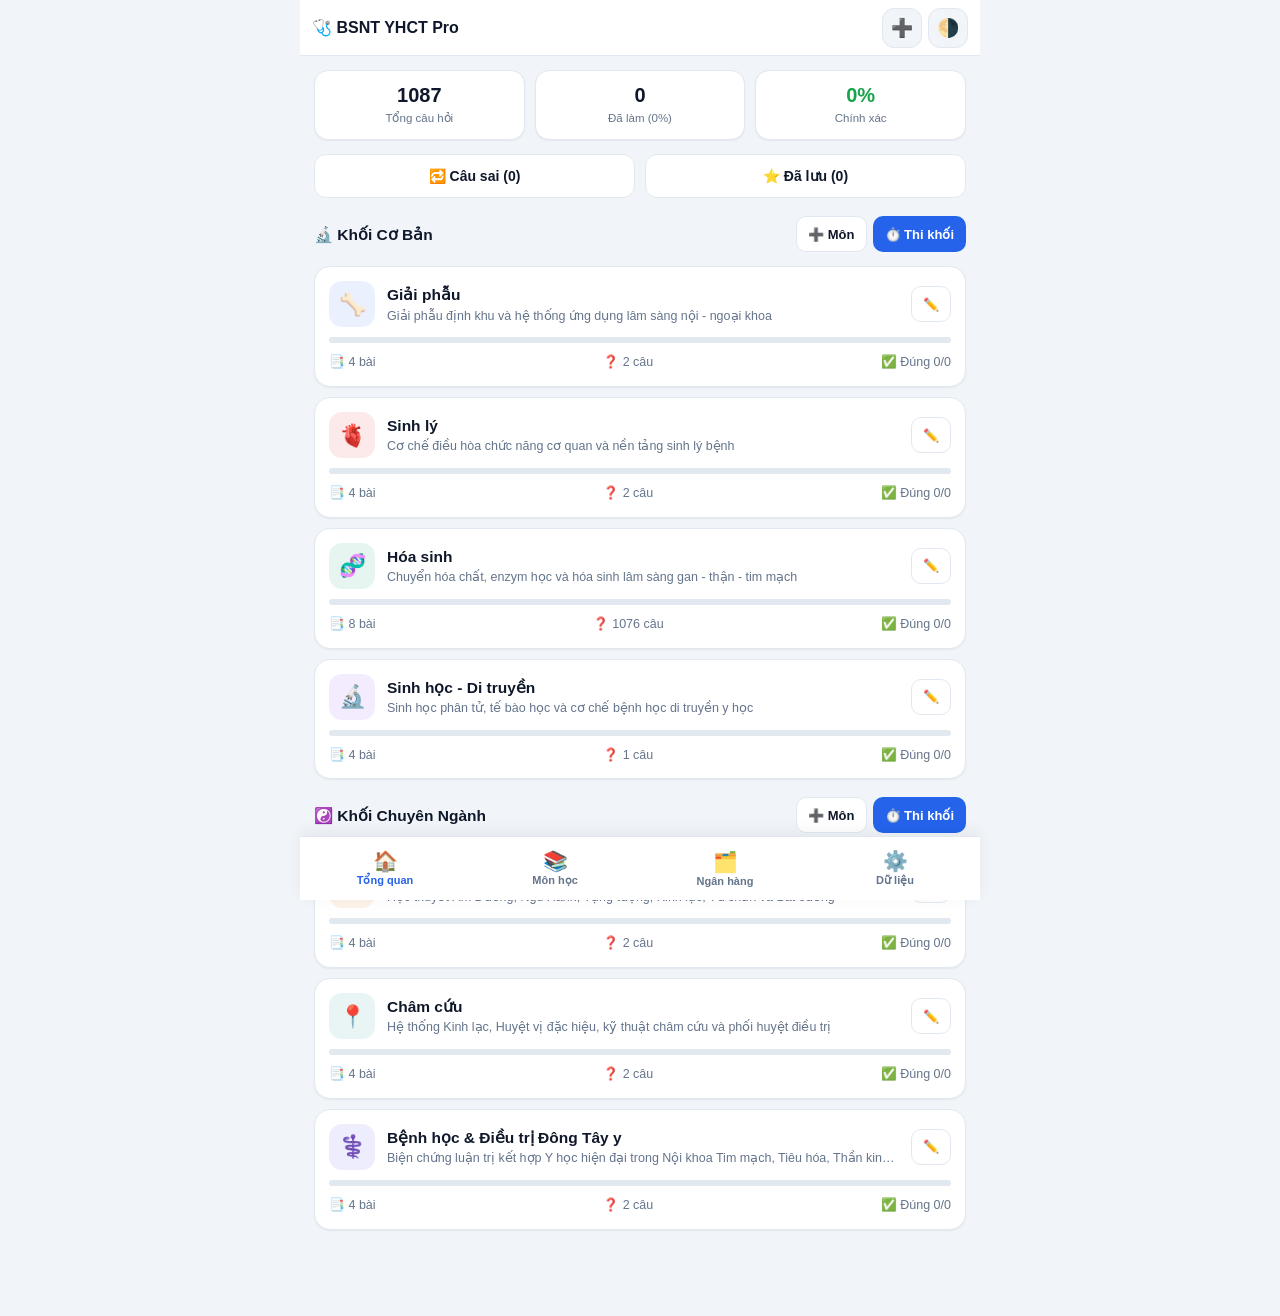
==== mobile/index.html @ 0296c2d7 "Add files via upload" ====
<!DOCTYPE html>
<html lang="vi" data-theme="light">
<head>
  <meta charset="UTF-8" />
  <meta name="viewport" content="width=device-width, initial-scale=1.0, viewport-fit=cover" />
  <meta name="theme-color" content="#2563eb" id="meta-theme-color" />
  <meta name="mobile-web-app-capable" content="yes" />
  <meta name="apple-mobile-web-app-capable" content="yes" />
  <meta name="apple-mobile-web-app-status-bar-style" content="default" />
  <title>BSNT YHCT Pro — Mobile</title>
  <link rel="manifest" href="./manifest.webmanifest" />
  <link rel="icon" type="image/png" sizes="192x192" href="./icon-192.png" />
  <link rel="apple-touch-icon" href="./icon-192.png" />
  <link rel="stylesheet" href="./styles.css" />
</head>
<body>
  <div class="app-shell">
    <!-- TOP APP BAR -->
    <header class="m-topbar">
      <div class="m-topbar-left">
        <button class="icon-btn" id="btn-topbar-back" style="display:none;" onclick="handleTopBack()" aria-label="Quay lại">←</button>
        <div class="m-topbar-title" id="topbar-title">🩺 BSNT YHCT Pro</div>
      </div>
      <div class="m-topbar-actions">
        <button class="icon-btn" onclick="openQuestionModal()" title="Tạo câu hỏi mới" aria-label="Tạo câu hỏi">➕</button>
        <button class="icon-btn" onclick="toggleTheme()" title="Chuyển Sáng/Tối" aria-label="Chuyển giao diện Sáng/Tối">🌗</button>
      </div>
    </header>

    <!-- MAIN CONTENT -->
    <main class="m-main" id="main-content"></main>

    <!-- BOTTOM NAVIGATION BAR -->
    <nav class="m-bottom-nav" id="bottom-nav" aria-label="Điều hướng chính">
      <button class="nav-tab active" data-tab="dashboard" onclick="openDashboard()">
        <span class="tab-ico">🏠</span>
        <span>Tổng quan</span>
      </button>
      <button class="nav-tab" data-tab="subject" onclick="openSubjectsTab()">
        <span class="tab-ico">📚</span>
        <span>Môn học</span>
      </button>
      <button class="nav-tab" data-tab="question-bank" onclick="openQuestionBank()">
        <span class="tab-ico">🗂️</span>
        <span>Ngân hàng</span>
      </button>
      <button class="nav-tab" data-tab="settings" onclick="openSettingsTab()">
        <span class="tab-ico">⚙️</span>
        <span>Dữ liệu</span>
      </button>
    </nav>

    <!-- QUIZ BOTTOM ACTION BAR -->
    <div class="quiz-bottom-bar" id="quiz-bottom-bar">
      <button class="btn btn-outline" id="quiz-prev-btn" onclick="prevQuestion()">⬅️ Trước</button>
      <button class="btn btn-soft" id="quiz-palette-btn" onclick="openPaletteSheet()">⊞ Bảng câu</button>
      <button class="btn btn-primary" id="quiz-next-btn" onclick="nextQuestion()">Tiếp ➡️</button>
    </div>
  </div>

  <!-- TOAST -->
  <div class="toast" id="toast"></div>

  <!-- HIDDEN JSON FILE INPUT -->
  <input type="file" id="import-json-input" accept=".json,application/json" style="display:none" onchange="importBackupJSON(event)" />

  <!-- BOTTOM SHEET: QUESTION PALETTE -->
  <div class="sheet-backdrop" id="sheet-palette" onclick="if(event.target===this) closePaletteSheet()">
    <div class="sheet">
      <div class="sheet-handle"></div>
      <div class="sheet-header">
        <h3 id="palette-sheet-title">Bảng câu hỏi</h3>
        <button class="btn btn-sm btn-outline" onclick="closePaletteSheet()">✕ Đóng</button>
      </div>
      <div class="sheet-body" id="palette-sheet-body"></div>
    </div>
  </div>

  <!-- SHEET: ADD / EDIT SUBJECT -->
  <div class="sheet-backdrop" id="modal-subject" onclick="if(event.target===this) closeModals()">
    <div class="sheet">
      <div class="sheet-handle"></div>
      <div class="sheet-header">
        <h3 id="subject-modal-header">📚 Thêm / Sửa Môn học</h3>
        <button class="btn btn-sm btn-outline" onclick="closeModals()">✕</button>
      </div>
      <div class="sheet-body">
        <input type="hidden" id="subj-edit-id" />
        <div class="form-group">
          <label>Tên môn học</label>
          <input type="text" id="subj-name-input" class="form-control" placeholder="VD: Giải phẫu" />
        </div>
        <div class="form-row-2">
          <div class="form-group">
            <label>Khối môn thi</label>
            <select id="subj-group-select" class="form-control">
              <option value="Cơ bản">Khối Cơ bản</option>
              <option value="Chuyên ngành">Khối Chuyên ngành</option>
            </select>
          </div>
          <div class="form-group">
            <label>Biểu tượng (Emoji)</label>
            <input type="text" id="subj-icon-input" class="form-control" value="📘" placeholder="🦴, 🫀, ☯️" />
          </div>
        </div>
        <div class="form-group">
          <label>Màu chủ đạo</label>
          <input type="color" id="subj-color-input" class="form-control" value="#2563eb" style="height:46px; padding:4px;" />
        </div>
        <div class="form-group">
          <label>Mô tả môn học</label>
          <textarea id="subj-desc-input" class="form-control" rows="2" placeholder="Mô tả ngắn gọn nội dung ôn tập..."></textarea>
        </div>
      </div>
      <div class="sheet-footer">
        <button class="btn btn-outline" onclick="closeModals()">Hủy</button>
        <button class="btn btn-primary" onclick="saveSubjectModal()">💾 Lưu môn học</button>
      </div>
    </div>
  </div>

  <!-- SHEET: ADD / EDIT LESSON -->
  <div class="sheet-backdrop" id="modal-lesson" onclick="if(event.target===this) closeModals()">
    <div class="sheet">
      <div class="sheet-handle"></div>
      <div class="sheet-header">
        <h3 id="lesson-modal-header">📁 Thêm / Sửa bài học</h3>
        <button class="btn btn-sm btn-outline" onclick="closeModals()">✕</button>
      </div>
      <div class="sheet-body">
        <input type="hidden" id="lesson-modal-subject-id" />
        <input type="hidden" id="lesson-modal-edit-id" />
        <div class="form-group">
          <label>Tên bài học / chủ đề nhỏ</label>
          <input type="text" id="lesson-title-input" class="form-control" placeholder="VD: Bài 5: Đám rối thần kinh cánh tay" />
        </div>
        <div class="form-group">
          <label>Mô tả trọng tâm ôn tập</label>
          <textarea id="lesson-desc-input" class="form-control" rows="3" placeholder="Nội dung trọng tâm..."></textarea>
        </div>
      </div>
      <div class="sheet-footer">
        <button class="btn btn-outline" onclick="closeModals()">Hủy</button>
        <button class="btn btn-primary" onclick="saveLessonModal()">💾 Lưu bài học</button>
      </div>
    </div>
  </div>

  <!-- SHEET: ADD / EDIT QUESTION -->
  <div class="sheet-backdrop" id="modal-question" onclick="if(event.target===this) closeModals()">
    <div class="sheet">
      <div class="sheet-handle"></div>
      <div class="sheet-header">
        <h3 id="q-modal-header">➕ Câu hỏi trắc nghiệm</h3>
        <button class="btn btn-sm btn-outline" onclick="closeModals()">✕</button>
      </div>
      <div class="sheet-body">
        <input type="hidden" id="q-edit-id" />
        <div class="form-group">
          <label>Môn học</label>
          <select id="q-subject-select" class="form-control" onchange="updateLessonDropdown(this.value)"></select>
        </div>
        <div class="form-group">
          <label>Bài học (Chủ đề nhỏ)</label>
          <select id="q-lesson-select" class="form-control"></select>
        </div>
        <div class="form-group">
          <label>Nội dung câu hỏi</label>
          <textarea id="q-stem-input" class="form-control" rows="3" placeholder="Nhập nội dung câu hỏi..."></textarea>
        </div>
        <div class="form-group">
          <label>Phương án A</label>
          <input type="text" id="q-opt-0" class="form-control" placeholder="Đáp án A" />
        </div>
        <div class="form-group">
          <label>Phương án B</label>
          <input type="text" id="q-opt-1" class="form-control" placeholder="Đáp án B" />
        </div>
        <div class="form-group">
          <label>Phương án C</label>
          <input type="text" id="q-opt-2" class="form-control" placeholder="Đáp án C" />
        </div>
        <div class="form-group">
          <label>Phương án D</label>
          <input type="text" id="q-opt-3" class="form-control" placeholder="Đáp án D" />
        </div>
        <div class="form-group">
          <label>Đáp án đúng</label>
          <select id="q-correct-select" class="form-control">
            <option value="0">Đáp án A</option>
            <option value="1">Đáp án B</option>
            <option value="2">Đáp án C</option>
            <option value="3">Đáp án D</option>
          </select>
        </div>
        <div class="form-group">
          <label>Giải thích cơ chế (dùng **từ khóa** để in đậm)</label>
          <textarea id="q-exp-input" class="form-control" rows="4" placeholder="Giải thích đáp án đúng, phân tích câu nhiễu..."></textarea>
        </div>
      </div>
      <div class="sheet-footer">
        <button class="btn btn-outline" onclick="closeModals()">Hủy</button>
        <button class="btn btn-primary" onclick="saveQuestionModal()">💾 Lưu câu hỏi</button>
      </div>
    </div>
  </div>

  <!-- SHEET: BULK IMPORT -->
  <div class="sheet-backdrop" id="modal-bulk-import" onclick="if(event.target===this) closeModals()">
    <div class="sheet">
      <div class="sheet-handle"></div>
      <div class="sheet-header">
        <h3>📥 Nhập nhanh hàng loạt</h3>
        <button class="btn btn-sm btn-outline" onclick="closeModals()">✕</button>
      </div>
      <div class="sheet-body">
        <div class="form-group">
          <label>Môn học đích</label>
          <select id="bulk-subject-select" class="form-control" onchange="updateBulkLessonDropdown(this.value)"></select>
        </div>
        <div class="form-group">
          <label>Bài học đích</label>
          <select id="bulk-lesson-select" class="form-control"></select>
        </div>
        <div style="background:var(--primary-soft); padding:10px 12px; border-radius:10px; font-size:12.5px;">
          Ngăn cách mỗi câu bằng <strong>1 dòng trống</strong> hoặc <code>Câu 1:</code>. Đánh dấu đúng bằng <code>*B. ...</code> hoặc dòng <code>Đáp án: B</code>, thêm <code>Giải thích: ...</code> nếu có.
        </div>
        <div class="form-group">
          <label>Dán danh sách câu hỏi</label>
          <textarea id="bulk-text-input" class="form-control" rows="8" placeholder="Câu 1: ...&#10;A. ...&#10;*B. ...&#10;C. ...&#10;D. ...&#10;Giải thích: ..."></textarea>
        </div>
      </div>
      <div class="sheet-footer">
        <button class="btn btn-outline" onclick="closeModals()">Hủy</button>
        <button class="btn btn-primary" onclick="processBulkImport()">🚀 Nhập câu hỏi</button>
      </div>
    </div>
  </div>

  <script src="../data.js"></script>
  <script src="./app.js"></script>
</body>
</html>
---- mobile/styles.css ----
:root {
  --bg-main: #f1f5f9;
  --bg-card: #ffffff;
  --bg-elevated: #ffffff;
  --text-main: #0f172a;
  --text-muted: #64748b;
  --border-color: #e2e8f0;
  --primary: #2563eb;
  --primary-hover: #1d4ed8;
  --primary-soft: #eff6ff;
  --success: #16a34a;
  --success-soft: #dcfce7;
  --danger: #dc2626;
  --danger-soft: #fee2e2;
  --warning: #d97706;
  --warning-soft: #fef3c7;
  --shadow-sm: 0 1px 2px rgba(15, 23, 42, 0.06);
  --shadow-md: 0 6px 18px rgba(15, 23, 42, 0.08);
  --radius: 16px;
  --topbar-h: 56px;
  --bottombar-h: 64px;
  --safe-bottom: env(safe-area-inset-bottom, 0px);
  --safe-top: env(safe-area-inset-top, 0px);
}

[data-theme="dark"] {
  --bg-main: #090e1a;
  --bg-card: #131c2e;
  --bg-elevated: #1b263b;
  --text-main: #f1f5f9;
  --text-muted: #94a3b8;
  --border-color: #273449;
  --primary: #3b82f6;
  --primary-hover: #60a5fa;
  --primary-soft: rgba(59, 130, 246, 0.16);
  --success: #22c55e;
  --success-soft: rgba(34, 197, 94, 0.16);
  --danger: #ef4444;
  --danger-soft: rgba(239, 68, 68, 0.16);
  --warning: #f59e0b;
  --warning-soft: rgba(245, 158, 11, 0.16);
  --shadow-sm: 0 1px 3px rgba(0, 0, 0, 0.3);
  --shadow-md: 0 8px 24px rgba(0, 0, 0, 0.4);
}

* {
  box-sizing: border-box;
  margin: 0;
  padding: 0;
  -webkit-tap-highlight-color: transparent;
}

html,
body {
  height: 100%;
  background-color: var(--bg-main);
  color: var(--text-main);
  font-family: -apple-system, BlinkMacSystemFont, "Segoe UI", Roboto, "Helvetica Neue", Arial, sans-serif;
  line-height: 1.5;
  overscroll-behavior-y: contain;
  touch-action: manipulation;
}

.app-shell {
  min-height: 100dvh;
  display: flex;
  flex-direction: column;
  max-width: 680px;
  margin: 0 auto;
  background-color: var(--bg-main);
}

/* ================= TOP APP BAR ================= */
.m-topbar {
  position: sticky;
  top: 0;
  z-index: 30;
  height: calc(var(--topbar-h) + var(--safe-top));
  padding: var(--safe-top) 12px 0;
  background-color: var(--bg-card);
  border-bottom: 1px solid var(--border-color);
  display: flex;
  align-items: center;
  justify-content: space-between;
  gap: 8px;
}

.m-topbar-left {
  display: flex;
  align-items: center;
  gap: 8px;
  min-width: 0;
  flex: 1;
}

.m-topbar-title {
  font-size: 16px;
  font-weight: 700;
  white-space: nowrap;
  overflow: hidden;
  text-overflow: ellipsis;
}

.m-topbar-actions {
  display: flex;
  align-items: center;
  gap: 6px;
  flex-shrink: 0;
}

.icon-btn {
  width: 40px;
  height: 40px;
  border-radius: 12px;
  border: 1px solid var(--border-color);
  background-color: var(--bg-main);
  color: var(--text-main);
  font-size: 18px;
  display: inline-flex;
  align-items: center;
  justify-content: center;
  cursor: pointer;
  flex-shrink: 0;
  transition: transform 0.1s ease, background-color 0.15s ease;
}

.icon-btn:active {
  transform: scale(0.94);
}

.icon-btn.primary {
  background-color: var(--primary);
  border-color: var(--primary);
  color: #fff;
}

/* ================= MAIN SCROLL AREA ================= */
.m-main {
  flex: 1;
  padding: 14px 14px calc(var(--bottombar-h) + var(--safe-bottom) + 22px);
  display: flex;
  flex-direction: column;
  gap: 14px;
}

.m-main.quiz-mode {
  padding-bottom: calc(74px + var(--safe-bottom) + 18px);
}

/* ================= COMMON CARDS & BUTTONS ================= */
.card {
  background-color: var(--bg-card);
  border: 1px solid var(--border-color);
  border-radius: var(--radius);
  padding: 16px;
  box-shadow: var(--shadow-sm);
}

.btn {
  display: inline-flex;
  align-items: center;
  justify-content: center;
  gap: 6px;
  min-height: 44px;
  padding: 10px 14px;
  border-radius: 12px;
  font-size: 14px;
  font-weight: 600;
  border: 1px solid transparent;
  cursor: pointer;
  transition: transform 0.1s ease, background-color 0.15s ease, border-color 0.15s ease;
  text-decoration: none;
  user-select: none;
}

.btn:active:not(:disabled) {
  transform: scale(0.97);
}

.btn:disabled {
  opacity: 0.45;
  cursor: not-allowed;
}

.btn-primary {
  background-color: var(--primary);
  color: #ffffff;
}

.btn-outline {
  background-color: var(--bg-card);
  border-color: var(--border-color);
  color: var(--text-main);
}

.btn-soft {
  background-color: var(--primary-soft);
  color: var(--primary);
}

.btn-danger {
  background-color: var(--danger);
  color: #ffffff;
}

.btn-danger-soft {
  background-color: var(--danger-soft);
  color: var(--danger);
}

.btn-sm {
  min-height: 36px;
  padding: 6px 11px;
  font-size: 13px;
  border-radius: 10px;
}

.btn-block {
  width: 100%;
}

.pill {
  display: inline-flex;
  align-items: center;
  gap: 4px;
  font-size: 12px;
  font-weight: 600;
  padding: 3px 9px;
  border-radius: 99px;
  background-color: var(--bg-main);
  border: 1px solid var(--border-color);
  color: var(--text-muted);
}

.pill.primary {
  background-color: var(--primary-soft);
  color: var(--primary);
  border-color: transparent;
}

.pill.correct {
  background-color: var(--success-soft);
  color: var(--success);
  border-color: transparent;
}

.pill.wrong {
  background-color: var(--danger-soft);
  color: var(--danger);
  border-color: transparent;
}

/* ================= DASHBOARD ================= */
.stats-grid {
  display: grid;
  grid-template-columns: repeat(3, 1fr);
  gap: 10px;
}

.stat-tile {
  background-color: var(--bg-card);
  border: 1px solid var(--border-color);
  border-radius: 14px;
  padding: 12px 10px;
  text-align: center;
  box-shadow: var(--shadow-sm);
}

.stat-tile-val {
  font-size: 20px;
  font-weight: 800;
  line-height: 1.2;
}

.stat-tile-lbl {
  font-size: 11.5px;
  color: var(--text-muted);
  margin-top: 3px;
}

.quick-actions-row {
  display: grid;
  grid-template-columns: 1fr 1fr;
  gap: 10px;
}

.resume-card {
  background: linear-gradient(135deg, var(--primary-soft), var(--bg-card));
  border: 1.5px solid var(--primary);
  border-radius: var(--radius);
  padding: 14px 16px;
  display: flex;
  flex-direction: column;
  gap: 10px;
}

.install-banner {
  background-color: var(--primary-soft);
  border: 1px solid var(--primary);
  border-radius: var(--radius);
  padding: 12px 14px;
  display: flex;
  align-items: center;
  justify-content: space-between;
  gap: 10px;
}

.section-head {
  display: flex;
  align-items: center;
  justify-content: space-between;
  gap: 8px;
  margin-top: 4px;
}

.section-head h2 {
  font-size: 15.5px;
  font-weight: 800;
  display: flex;
  align-items: center;
  gap: 6px;
}

.subject-list {
  display: flex;
  flex-direction: column;
  gap: 10px;
}

.subject-item {
  background-color: var(--bg-card);
  border: 1px solid var(--border-color);
  border-radius: var(--radius);
  padding: 14px;
  box-shadow: var(--shadow-sm);
  display: flex;
  flex-direction: column;
  gap: 10px;
  cursor: pointer;
}

.subject-item:active {
  background-color: var(--primary-soft);
}

.subject-top {
  display: flex;
  align-items: center;
  gap: 12px;
}

.subject-icon {
  width: 46px;
  height: 46px;
  border-radius: 13px;
  display: flex;
  align-items: center;
  justify-content: center;
  font-size: 22px;
  flex-shrink: 0;
}

.subject-text {
  flex: 1;
  min-width: 0;
}

.subject-text h3 {
  font-size: 15.5px;
  font-weight: 700;
}

.subject-text p {
  font-size: 12.5px;
  color: var(--text-muted);
  white-space: nowrap;
  overflow: hidden;
  text-overflow: ellipsis;
}

.progress-track {
  width: 100%;
  height: 6px;
  border-radius: 99px;
  background-color: var(--border-color);
  overflow: hidden;
}

.progress-fill {
  height: 100%;
  border-radius: 99px;
  background-color: var(--primary);
  transition: width 0.25s ease;
}

.subject-foot {
  display: flex;
  align-items: center;
  justify-content: space-between;
  font-size: 12.5px;
  color: var(--text-muted);
}

/* ================= SUBJECT & LESSONS ================= */
.subject-chips {
  display: flex;
  gap: 8px;
  overflow-x: auto;
  padding-bottom: 4px;
  scrollbar-width: none;
}
.subject-chips::-webkit-scrollbar {
  display: none;
}

.chip {
  flex-shrink: 0;
  padding: 8px 13px;
  border-radius: 99px;
  border: 1px solid var(--border-color);
  background-color: var(--bg-card);
  color: var(--text-main);
  font-size: 13px;
  font-weight: 600;
  cursor: pointer;
  display: inline-flex;
  align-items: center;
  gap: 6px;
}

.chip.active {
  background-color: var(--primary);
  border-color: var(--primary);
  color: #ffffff;
}

.lesson-card {
  background-color: var(--bg-card);
  border: 1px solid var(--border-color);
  border-radius: var(--radius);
  padding: 14px;
  display: flex;
  flex-direction: column;
  gap: 10px;
}

.lesson-head {
  display: flex;
  align-items: flex-start;
  justify-content: space-between;
  gap: 8px;
}

.lesson-head h4 {
  font-size: 15px;
  font-weight: 700;
}

.lesson-desc {
  font-size: 13px;
  color: var(--text-muted);
}

.lesson-btn-grid {
  display: grid;
  grid-template-columns: 1fr 1fr;
  gap: 8px;
}

.lesson-sub-actions {
  display: flex;
  gap: 6px;
  flex-wrap: wrap;
}

/* ================= QUIZ WORKSPACE (ONE-HANDED) ================= */
.quiz-progress-strip {
  display: flex;
  flex-direction: column;
  gap: 8px;
}

.quiz-meta-row {
  display: flex;
  align-items: center;
  justify-content: space-between;
  gap: 8px;
  flex-wrap: wrap;
}

.quiz-timer-pill {
  font-variant-numeric: tabular-nums;
  font-weight: 800;
  font-size: 14px;
  color: var(--primary);
  background-color: var(--primary-soft);
  padding: 4px 10px;
  border-radius: 99px;
}

.quiz-tools-row {
  display: flex;
  align-items: center;
  gap: 6px;
}

.quiz-card {
  background-color: var(--bg-card);
  border: 1px solid var(--border-color);
  border-radius: var(--radius);
  padding: 16px;
  box-shadow: var(--shadow-sm);
  display: flex;
  flex-direction: column;
  gap: 14px;
  touch-action: pan-y;
}

.quiz-lesson-tag {
  font-size: 12px;
  font-weight: 600;
  color: var(--text-muted);
}

.question-stem {
  font-size: 16.5px;
  font-weight: 600;
  line-height: 1.58;
  white-space: pre-line;
  user-select: text;
}

.options-list {
  display: flex;
  flex-direction: column;
  gap: 10px;
}

.option-btn {
  display: flex;
  align-items: flex-start;
  gap: 12px;
  width: 100%;
  min-height: 54px;
  padding: 13px 14px;
  text-align: left;
  border-radius: 14px;
  border: 1.5px solid var(--border-color);
  background-color: var(--bg-main);
  color: var(--text-main);
  font-size: 15px;
  line-height: 1.45;
  cursor: pointer;
  transition: transform 0.1s ease, border-color 0.15s ease, background-color 0.15s ease;
}

.option-btn:active:not(:disabled) {
  transform: scale(0.985);
}

.option-letter {
  width: 30px;
  height: 30px;
  border-radius: 9px;
  background-color: var(--bg-card);
  border: 1px solid var(--border-color);
  display: flex;
  align-items: center;
  justify-content: center;
  font-weight: 800;
  font-size: 13.5px;
  flex-shrink: 0;
}

.option-btn.selected {
  border-color: var(--primary);
  background-color: var(--primary-soft);
}
.option-btn.selected .option-letter {
  background-color: var(--primary);
  border-color: var(--primary);
  color: #ffffff;
}

.option-btn.correct {
  border-color: var(--success);
  background-color: var(--success-soft);
}
.option-btn.correct .option-letter {
  background-color: var(--success);
  border-color: var(--success);
  color: #ffffff;
}

.option-btn.wrong {
  border-color: var(--danger);
  background-color: var(--danger-soft);
}
.option-btn.wrong .option-letter {
  background-color: var(--danger);
  border-color: var(--danger);
  color: #ffffff;
}

.explanation-box {
  background-color: var(--primary-soft);
  border-left: 4px solid var(--primary);
  border-radius: 12px;
  padding: 14px;
  font-size: 14.5px;
  line-height: 1.65;
}

.explanation-head {
  display: flex;
  align-items: center;
  justify-content: space-between;
  gap: 8px;
  font-weight: 700;
  color: var(--primary);
  margin-bottom: 6px;
}

.swipe-hint {
  text-align: center;
  font-size: 12px;
  color: var(--text-muted);
}

.score-banner {
  background-color: var(--success-soft);
  border: 1.5px solid var(--success);
  border-radius: var(--radius);
  padding: 14px;
  display: flex;
  flex-direction: column;
  gap: 10px;
}

/* ================= STICKY BOTTOM BARS ================= */
.m-bottom-nav,
.quiz-bottom-bar {
  position: fixed;
  bottom: 0;
  left: 50%;
  transform: translateX(-50%);
  width: 100%;
  max-width: 680px;
  z-index: 35;
  background-color: var(--bg-card);
  border-top: 1px solid var(--border-color);
  padding-bottom: var(--safe-bottom);
  box-shadow: 0 -4px 16px rgba(15, 23, 42, 0.06);
}

.m-bottom-nav {
  height: calc(var(--bottombar-h) + var(--safe-bottom));
  display: grid;
  grid-template-columns: repeat(4, 1fr);
}

.nav-tab {
  background: none;
  border: none;
  color: var(--text-muted);
  display: flex;
  flex-direction: column;
  align-items: center;
  justify-content: center;
  gap: 2px;
  font-size: 11px;
  font-weight: 600;
  cursor: pointer;
}

.nav-tab .tab-ico {
  font-size: 20px;
  line-height: 1.1;
}

.nav-tab.active {
  color: var(--primary);
}

.quiz-bottom-bar {
  display: none;
  padding: 10px 12px calc(10px + var(--safe-bottom));
  gap: 8px;
  align-items: center;
}

.quiz-bottom-bar.active {
  display: grid;
  grid-template-columns: 1fr 1.15fr 1fr;
}

/* ================= QUESTION BANK ================= */
.bank-item {
  background-color: var(--bg-card);
  border: 1px solid var(--border-color);
  border-radius: var(--radius);
  padding: 14px;
  display: flex;
  flex-direction: column;
  gap: 8px;
}

.bank-options {
  display: flex;
  flex-direction: column;
  gap: 4px;
  font-size: 13.5px;
}

/* ================= BOTTOM SHEETS & MODALS ================= */
.sheet-backdrop {
  position: fixed;
  inset: 0;
  z-index: 60;
  background-color: rgba(15, 23, 42, 0.58);
  display: none;
  align-items: flex-end;
  justify-content: center;
}

.sheet-backdrop.open {
  display: flex;
}

.sheet {
  width: 100%;
  max-width: 680px;
  max-height: 90dvh;
  background-color: var(--bg-card);
  border-radius: 20px 20px 0 0;
  border-top: 1px solid var(--border-color);
  display: flex;
  flex-direction: column;
  box-shadow: var(--shadow-md);
  animation: slideUp 0.18s ease-out;
}

@keyframes slideUp {
  from { transform: translateY(24px); opacity: 0.7; }
  to { transform: translateY(0); opacity: 1; }
}

.sheet-handle {
  width: 40px;
  height: 4px;
  border-radius: 99px;
  background-color: var(--border-color);
  margin: 10px auto 2px;
}

.sheet-header {
  padding: 12px 16px;
  border-bottom: 1px solid var(--border-color);
  display: flex;
  align-items: center;
  justify-content: space-between;
  gap: 10px;
}

.sheet-header h3 {
  font-size: 16px;
  font-weight: 700;
}

.sheet-body {
  padding: 14px 16px;
  overflow-y: auto;
  display: flex;
  flex-direction: column;
  gap: 12px;
}

.sheet-footer {
  padding: 12px 16px calc(12px + var(--safe-bottom));
  border-top: 1px solid var(--border-color);
  display: flex;
  gap: 10px;
}

.sheet-footer .btn {
  flex: 1;
}

/* Palette Grid inside Sheet */
.palette-grid {
  display: grid;
  grid-template-columns: repeat(5, 1fr);
  gap: 8px;
}

.palette-item {
  height: 44px;
  border-radius: 10px;
  border: 1px solid var(--border-color);
  background-color: var(--bg-main);
  color: var(--text-main);
  font-size: 14px;
  font-weight: 700;
  display: flex;
  align-items: center;
  justify-content: center;
  cursor: pointer;
  position: relative;
}

.palette-item.current {
  outline: 2.5px solid var(--primary);
  outline-offset: 1px;
}

.palette-item.answered {
  background-color: var(--primary);
  border-color: var(--primary);
  color: #ffffff;
}

.palette-item.correct {
  background-color: var(--success);
  border-color: var(--success);
  color: #ffffff;
}

.palette-item.wrong {
  background-color: var(--danger);
  border-color: var(--danger);
  color: #ffffff;
}

.palette-item.flagged::after {
  content: "";
  position: absolute;
  top: 4px;
  right: 4px;
  width: 7px;
  height: 7px;
  border-radius: 50%;
  background-color: #f59e0b;
}

/* Forms (16px font prevents Android Chrome auto-zoom) */
.form-group {
  display: flex;
  flex-direction: column;
  gap: 6px;
}

.form-group label {
  font-size: 13px;
  font-weight: 600;
}

.form-control {
  width: 100%;
  padding: 11px 12px;
  border-radius: 12px;
  border: 1px solid var(--border-color);
  background-color: var(--bg-main);
  color: var(--text-main);
  font-size: 16px;
  font-family: inherit;
}

.form-control:focus {
  outline: none;
  border-color: var(--primary);
}

.form-row-2 {
  display: grid;
  grid-template-columns: 1fr 1fr;
  gap: 10px;
}

/* ================= TOAST ================= */
.toast {
  position: fixed;
  top: calc(var(--topbar-h) + var(--safe-top) + 10px);
  left: 50%;
  transform: translateX(-50%) translateY(-10px);
  z-index: 90;
  background-color: #0f172a;
  color: #ffffff;
  padding: 10px 16px;
  border-radius: 99px;
  font-size: 13.5px;
  font-weight: 600;
  box-shadow: var(--shadow-md);
  opacity: 0;
  pointer-events: none;
  transition: opacity 0.2s ease, transform 0.2s ease;
  max-width: 90vw;
  text-align: center;
}

.toast.show {
  opacity: 1;
  transform: translateX(-50%) translateY(0);
}
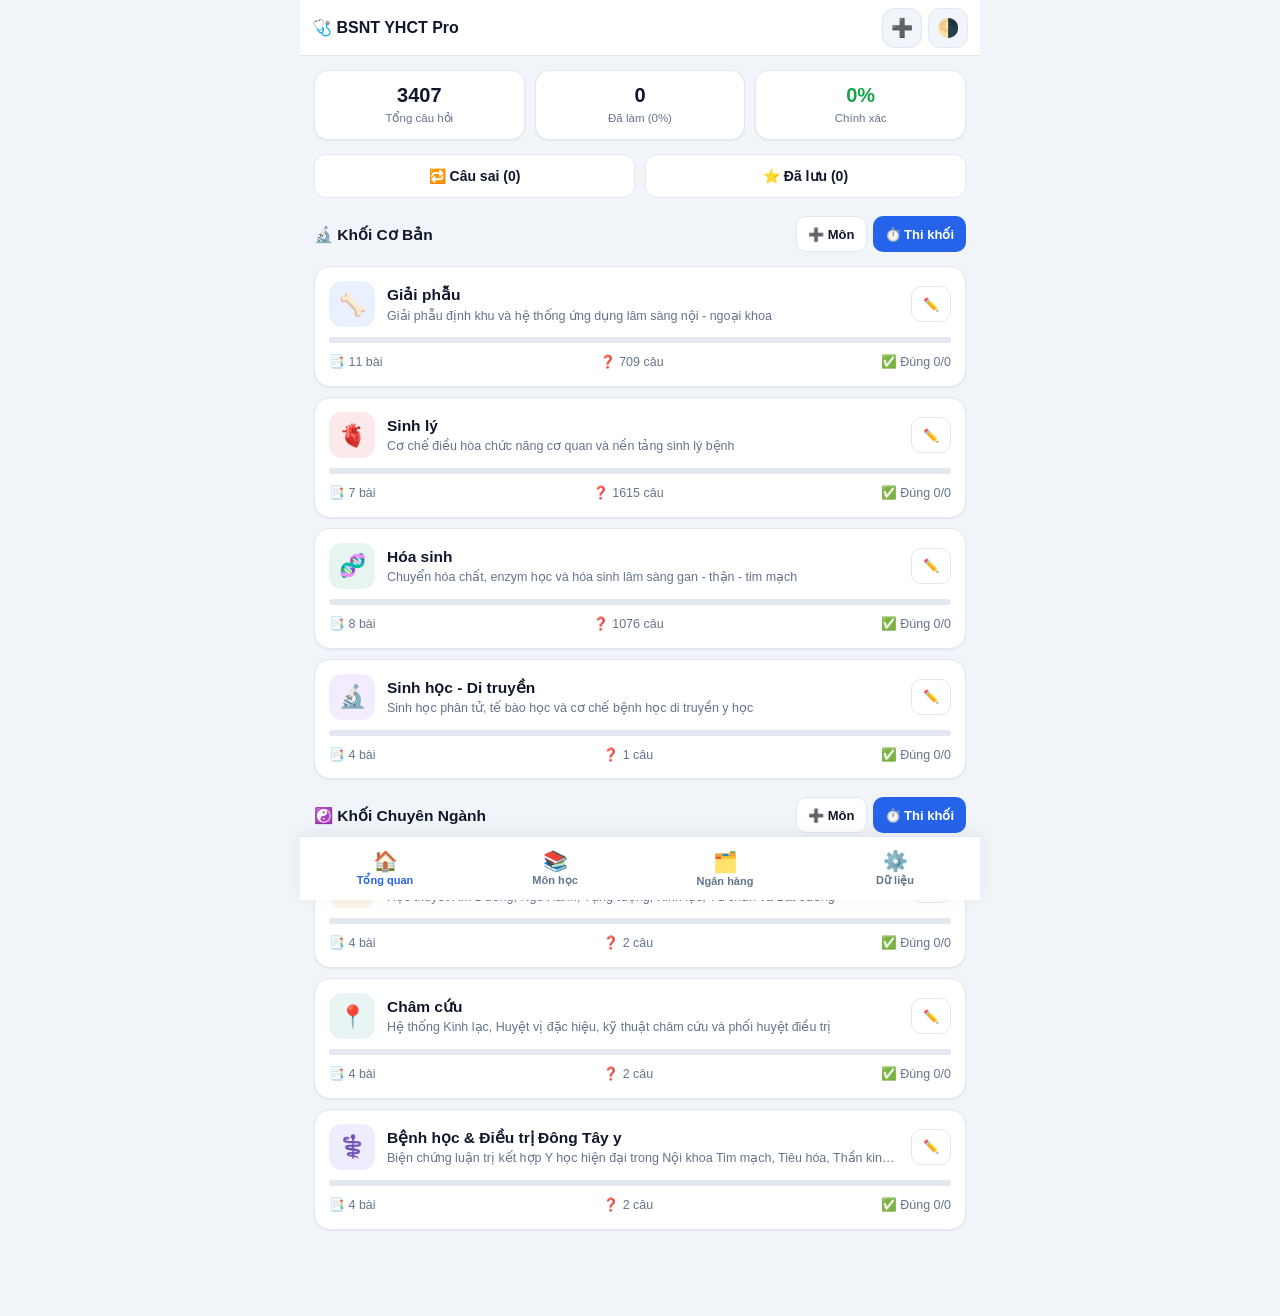
==== commit 91091855: "Add files via upload" ====
--- a/mobile/index.html
+++ b/mobile/index.html
@@ -237,7 +237,7 @@
     </div>
   </div>
 
-  <script src="../data.js"></script>
-  <script src="./app.js"></script>
+  <script src="../data.js?v=20261117sl1"></script>
+  <script src="./app.js?v=20261117sl1"></script>
 </body>
 </html>
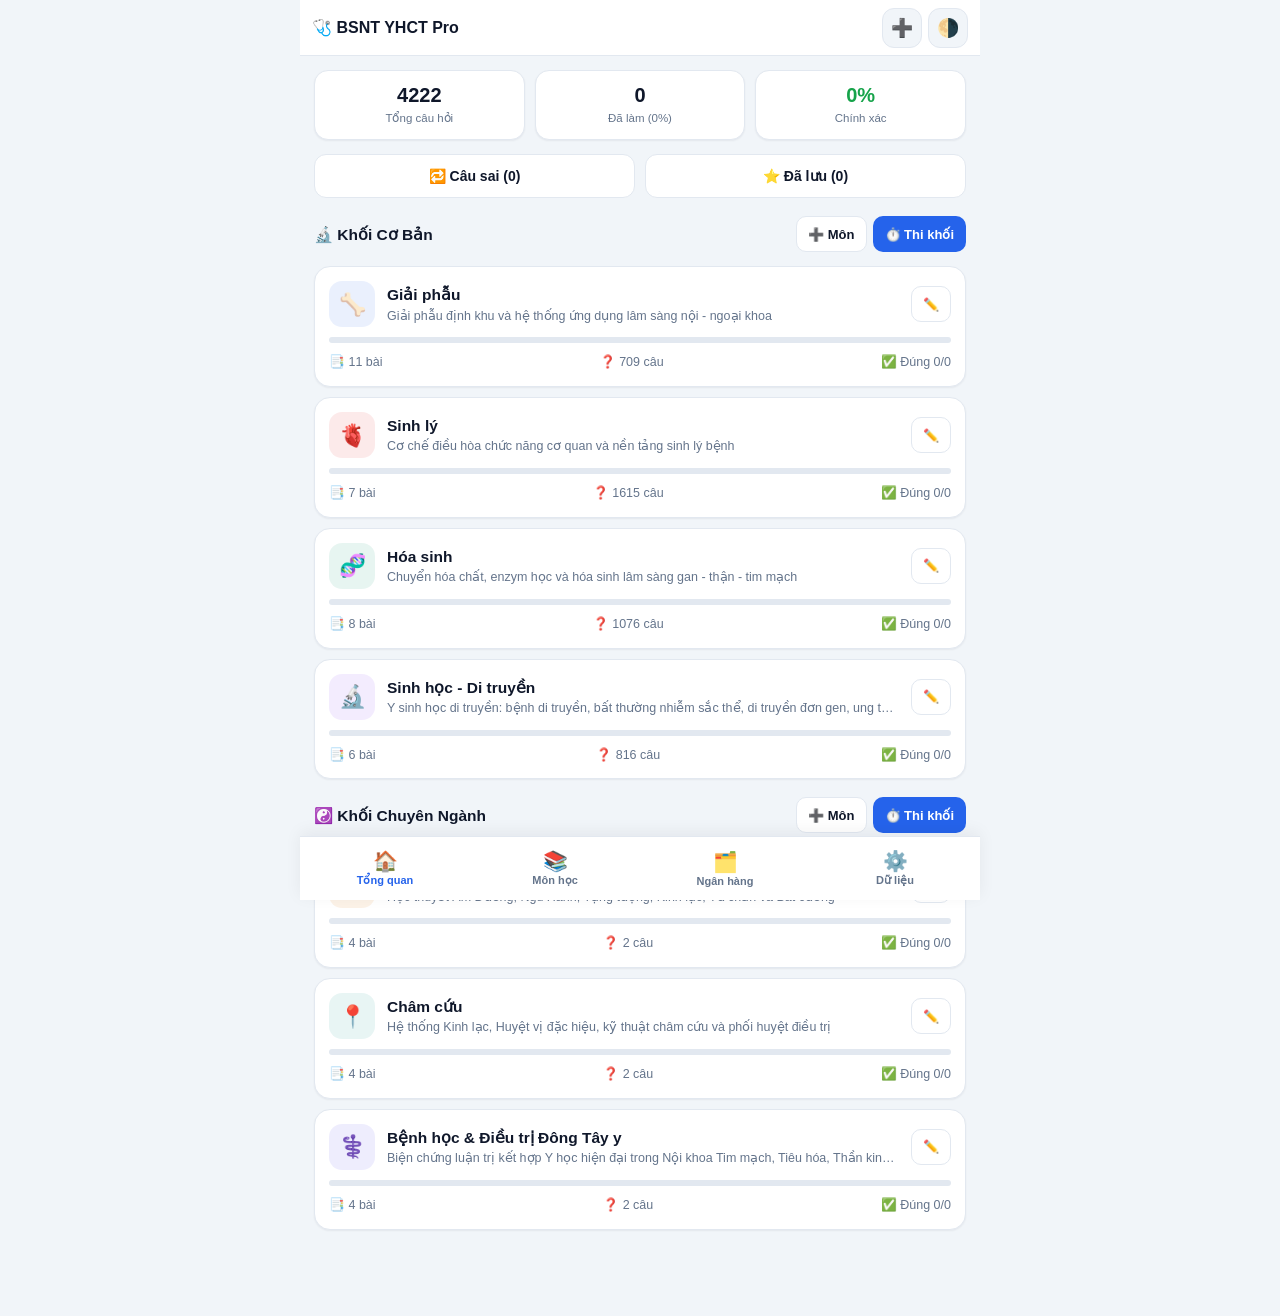
==== commit 09fdce7a: "Add files via upload" ====
--- a/mobile/index.html
+++ b/mobile/index.html
@@ -237,7 +237,7 @@
     </div>
   </div>
 
-  <script src="../data.js?v=20261117sl1"></script>
-  <script src="./app.js?v=20261117sl1"></script>
+  <script src="../data.js?v=20261118sh1"></script>
+  <script src="./app.js?v=20261118sh1"></script>
 </body>
 </html>
